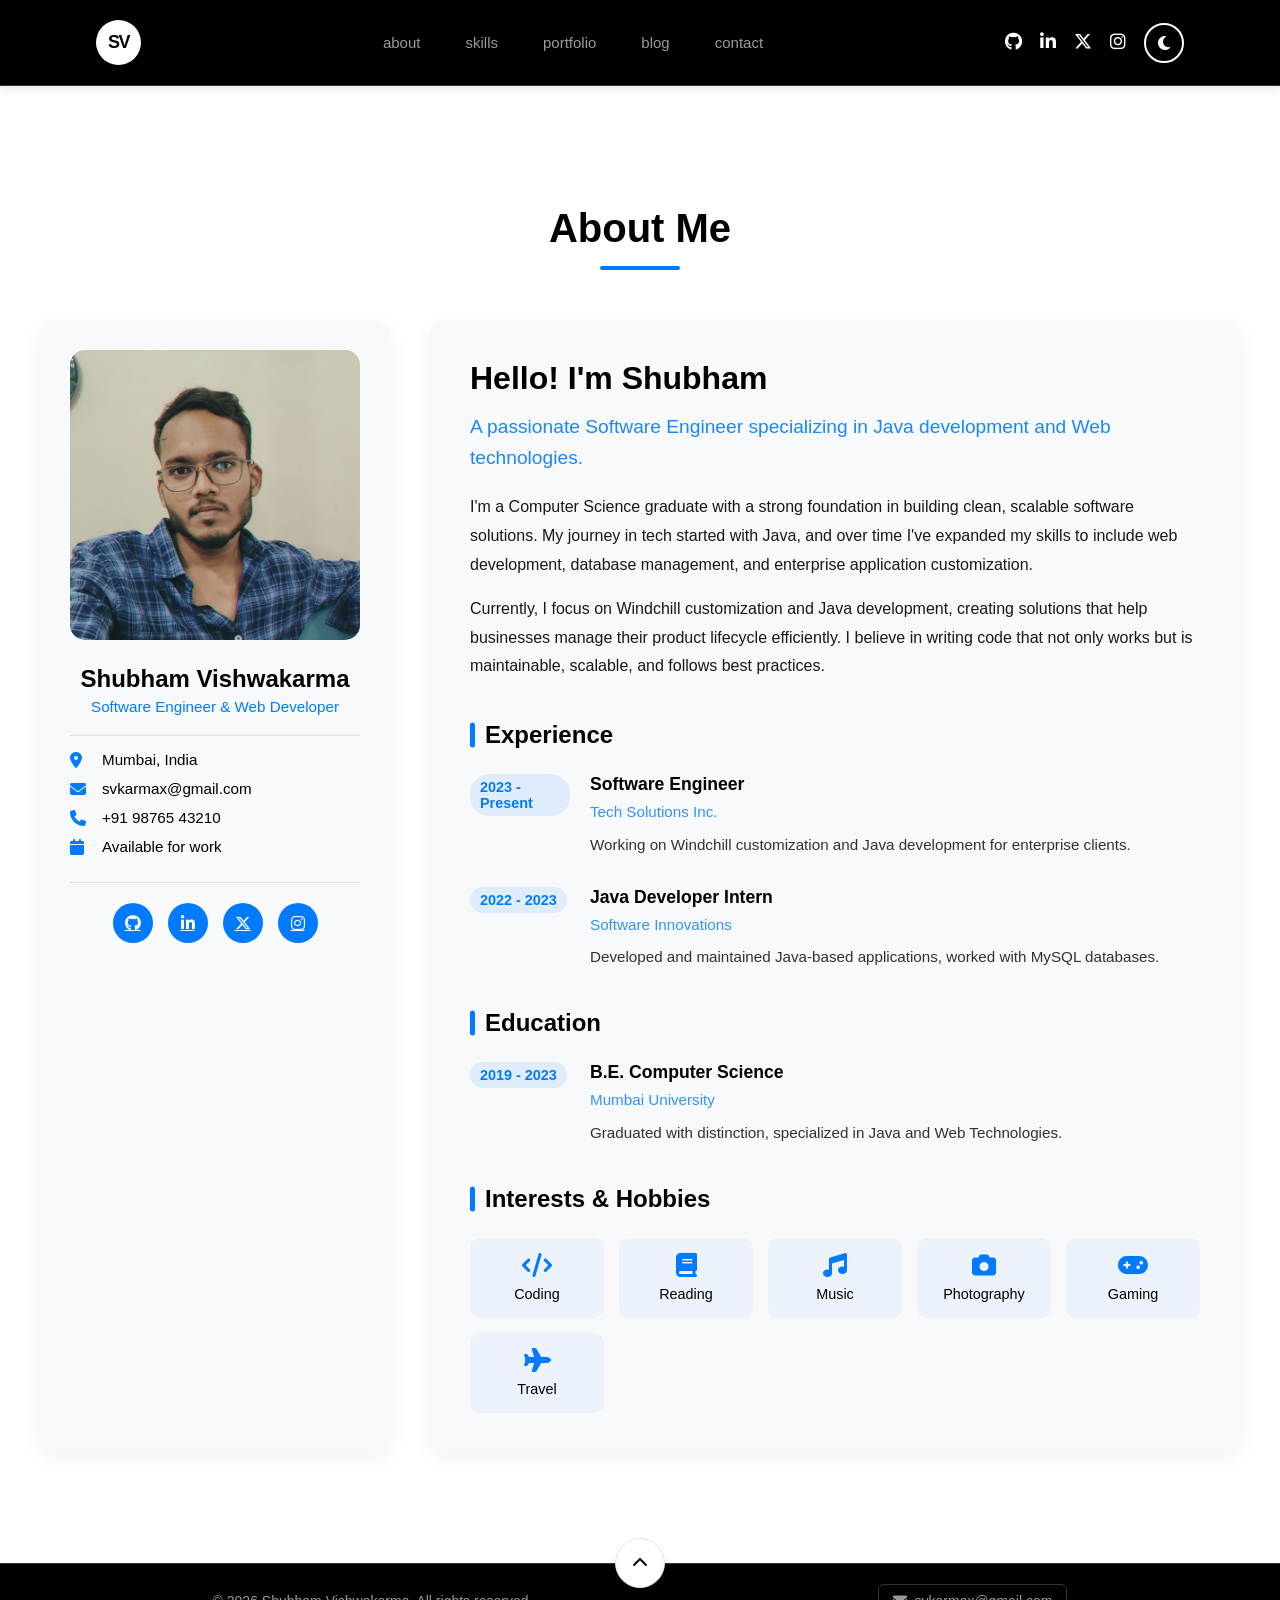
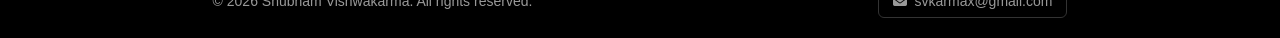
==== about/index.html @ c635b430 "Initial commit - Complete portfolio website" ====
<!DOCTYPE html>
<html lang="en">
<head>
    <meta charset="UTF-8">
    <meta name="viewport" content="width=device-width, initial-scale=1.0">
    <title>About Me | Shubham Vishwakarma</title>

    <!-- SEO -->
    <meta name="description" content="About Shubham Vishwakarma - Software Engineer specializing in Java development and Windchill customization.">

    <!-- Favicon -->
    <link rel="icon" type="image/svg+xml" href="../svg/favicon.svg">
    <link rel="stylesheet" href="https://cdnjs.cloudflare.com/ajax/libs/font-awesome/6.5.1/css/all.min.css">
    <link rel="stylesheet" href="../css/style.css">
</head>
<body>

<!-- HEADER (same as index.html) -->
<header class="navbar">
    <div class="nav-container">
        <div class="logo">
            <a href="../index.html" class="logo-link">
                <div class="logo-circular">
                    <div class="initials">SV</div>
                </div>
            </a>
        </div>

        <nav class="nav-links">
            <a href="../about/index.html">about</a>
            <a href="../skills/index.html">skills</a>
            <a href="../portfolio/index.html">portfolio</a>
            <a href="../blog/index.html">blog</a>
            <a href="../contact/index.html">contact</a>
        </nav>

        <div class="nav-social">
            <a href="https://github.com/svkarmax" target="_blank" aria-label="GitHub">
                <i class="fab fa-github"></i>
            </a>
            <a href="https://linkedin.com/in/svkarmax" target="_blank" aria-label="LinkedIn">
                <i class="fab fa-linkedin-in"></i>
            </a>
            <a href="https://twitter.com/yourusername" target="_blank" aria-label="Twitter">
                <i class="fab fa-x-twitter"></i>
            </a>
            <a href="https://instagram.com/svkarmax" target="_blank" aria-label="Instagram">
                <i class="fab fa-instagram"></i>
            </a>
            <button id="theme-toggle" class="theme-toggle" aria-label="Toggle theme">
                <i class="fas fa-moon"></i>
            </button>
        </div>
    </div>
</header>

<!-- ABOUT PAGE CONTENT -->
<main class="about-page">
    <div class="container">
        <!-- Page Header -->
        <div class="page-header">
            <h1>About Me</h1>
            <div class="header-line"></div>
        </div>

        <!-- About Content -->
        <div class="about-content">
            <!-- Left Column - Profile Image & Info -->
            <div class="about-left">
                <div class="profile-image-large">
                    <img src="../images/profile.jpeg" alt="Shubham Vishwakarma">
                </div>

                <div class="personal-info">
                    <h3>Shubham Vishwakarma</h3>
                    <p class="title">Software Engineer & Web Developer</p>

                    <div class="info-details">
                        <div class="info-item">
                            <i class="fas fa-map-marker-alt"></i>
                            <span>Mumbai, India</span>
                        </div>
                        <div class="info-item">
                            <i class="fas fa-envelope"></i>
                            <span>svkarmax@gmail.com</span>
                        </div>
                        <div class="info-item">
                            <i class="fas fa-phone"></i>
                            <span>+91 98765 43210</span>
                        </div>
                        <div class="info-item">
                            <i class="fas fa-calendar"></i>
                            <span>Available for work</span>
                        </div>
                    </div>

                    <div class="social-links">
                        <a href="https://github.com/svkarmax" target="_blank"><i class="fab fa-github"></i></a>
                        <a href="https://linkedin.com/in/svkarmax" target="_blank"><i class="fab fa-linkedin-in"></i></a>
                        <a href="https://twitter.com/yourusername" target="_blank"><i class="fab fa-x-twitter"></i></a>
                        <a href="https://instagram.com/svkarmax" target="_blank"><i class="fab fa-instagram"></i></a>
                    </div>
                </div>
            </div>

            <!-- Right Column - Bio & Details -->
            <div class="about-right">
                <div class="bio-section">
                    <h2>Hello! I'm Shubham</h2>
                    <p class="lead">A passionate Software Engineer specializing in Java development and Web technologies.</p>

                    <p>I'm a Computer Science graduate with a strong foundation in building clean, scalable software solutions. My journey in tech started with Java, and over time I've expanded my skills to include web development, database management, and enterprise application customization.</p>

                    <p>Currently, I focus on Windchill customization and Java development, creating solutions that help businesses manage their product lifecycle efficiently. I believe in writing code that not only works but is maintainable, scalable, and follows best practices.</p>
                </div>

                <div class="experience-section">
                    <h3>Experience</h3>

                    <div class="timeline">
                        <div class="timeline-item">
                            <div class="timeline-left">
                                <span class="year">2023 - Present</span>
                            </div>
                            <div class="timeline-right">
                                <h4>Software Engineer</h4>
                                <p class="company">Tech Solutions Inc.</p>
                                <p>Working on Windchill customization and Java development for enterprise clients.</p>
                            </div>
                        </div>

                        <div class="timeline-item">
                            <div class="timeline-left">
                                <span class="year">2022 - 2023</span>
                            </div>
                            <div class="timeline-right">
                                <h4>Java Developer Intern</h4>
                                <p class="company">Software Innovations</p>
                                <p>Developed and maintained Java-based applications, worked with MySQL databases.</p>
                            </div>
                        </div>
                    </div>
                </div>

                <div class="education-section">
                    <h3>Education</h3>

                    <div class="timeline">
                        <div class="timeline-item">
                            <div class="timeline-left">
                                <span class="year">2019 - 2023</span>
                            </div>
                            <div class="timeline-right">
                                <h4>B.E. Computer Science</h4>
                                <p class="company">Mumbai University</p>
                                <p>Graduated with distinction, specialized in Java and Web Technologies.</p>
                            </div>
                        </div>
                    </div>
                </div>

                <div class="interests-section">
                    <h3>Interests & Hobbies</h3>
                    <div class="interests-grid">
                        <div class="interest-item">
                            <i class="fas fa-code"></i>
                            <span>Coding</span>
                        </div>
                        <div class="interest-item">
                            <i class="fas fa-book"></i>
                            <span>Reading</span>
                        </div>
                        <div class="interest-item">
                            <i class="fas fa-music"></i>
                            <span>Music</span>
                        </div>
                        <div class="interest-item">
                            <i class="fas fa-camera"></i>
                            <span>Photography</span>
                        </div>
                        <div class="interest-item">
                            <i class="fas fa-gamepad"></i>
                            <span>Gaming</span>
                        </div>
                        <div class="interest-item">
                            <i class="fas fa-plane"></i>
                            <span>Travel</span>
                        </div>
                    </div>
                </div>
            </div>
        </div>
    </div>
</main>

<!-- Scroll to Top Button -->
<button id="scrollTopBtn" class="scroll-top-btn" aria-label="Scroll to top">
    <i class="fas fa-chevron-up"></i>
</button>

<!-- FOOTER -->
<footer class="footer">
    <div class="footer-bottom">
        <div class="footer-bottom-container">
            <p>© 2026 Shubham Vishwakarma. All rights reserved.</p>
            <a href="https://mail.google.com/mail/?view=cm&to=svkarmax@gmail.com"
               target="_blank" class="footer-mail-link">
                <i class="fas fa-envelope"></i>
                svkarmax@gmail.com
            </a>
        </div>
    </div>
</footer>

<!-- Scripts -->
<script src="../js/projects.js"></script>
<script src="../js/script.js"></script>

</body>
</html>
---- css/style.css ----
/* Reset */
* {
  margin: 0;
  padding: 0;
  box-sizing: border-box;
}

html {
  scroll-behavior: smooth;
}

/* CSS Variables for Light Theme (Default) */
:root {
  --bg-primary: #ffffff;
  --bg-secondary: #f9f9f9;
  --bg-header: #000000;
  --bg-hero: #ffffff;
  --text-primary: #000000;
  --text-secondary: #333333;
  --text-muted: #666666;
  --border-color: #e0e0e0;
  --logo-bg: #ffffff;
  --logo-text: #000000;
  --button-primary-bg: #000000;
  --button-primary-text: #ffffff;
  --button-secondary-border: #000000;
  --nav-link-color: #999999;
  --nav-link-hover: #ffffff;
  --nav-social-color: #ffffff;
  --section-border: #000000;
  --shadow-color: rgba(0, 0, 0, 0.1);
  --header-border: #333333;
}

/* Dark Theme Variables */
body.dark-theme {
  --bg-primary: #000000;
  --bg-secondary: #111111;
  --bg-header: #ffffff;
  --bg-hero: #000000;
  --text-primary: #ffffff;
  --text-secondary: #cccccc;
  --text-muted: #999999;
  --border-color: #333333;
  --logo-bg: #000000;
  --logo-text: #ffffff;
  --button-primary-bg: #ffffff;
  --button-primary-text: #000000;
  --button-secondary-border: #ffffff;
  --nav-link-color: #666666;
  --nav-link-hover: #000000;
  --nav-social-color: #000000;
  --section-border: #ffffff;
  --shadow-color: rgba(255, 255, 255, 0.1);
  --header-border: #e0e0e0;
}

body {
  font-family: Arial, sans-serif;
  background-color: var(--bg-primary);
  color: var(--text-primary);
  transition: background-color 0.3s ease, color 0.3s ease;
}

/* Header styling */
.navbar {
  background: var(--bg-header);
  padding: 20px 0;
  position: sticky;
  top: 0;
  z-index: 1000;
  box-shadow: 0 2px 10px var(--shadow-color);
  border-bottom: 1px solid var(--header-border);
  transition: background 0.3s ease;
}

.nav-container {
  width: 85%;
  max-width: 1200px;
  margin: auto;
  display: flex;
  align-items: center;
  justify-content: space-between;
}

/* Logo */
.logo {
  display: flex;
  align-items: center;
}

.logo-link {
  text-decoration: none;
  display: inline-block;
}

.logo-circular {
  width: 45px;
  height: 45px;
  background: var(--logo-bg);
  border-radius: 50%;
  display: flex;
  align-items: center;
  justify-content: center;
  transition: all 0.4s ease;
  cursor: pointer;
  box-shadow: 0 4px 15px var(--shadow-color);
}

.logo-circular:hover {
  transform: rotate(360deg) scale(1.1);
  box-shadow: 0 6px 20px var(--shadow-color);
}

.logo-circular .initials {
  font-size: 18px;
  font-weight: 900;
  color: var(--logo-text);
  letter-spacing: -1.5px;
  font-family: 'Arial Black', sans-serif;
}

/* Navigation links */
.nav-links {
  display: flex;
  gap: 15px;
}

.nav-links a {
  color: var(--nav-link-color);
  margin: 0 15px;
  text-decoration: none;
  font-size: 15px;
  text-transform: lowercase;
  transition: color 0.3s ease;
  position: relative;
}

.nav-links a:hover {
  color: var(--nav-link-hover);
}

/* Active link highlighting */
.nav-links a.active {
  color: var(--nav-link-hover);
  font-weight: 600;
}

.nav-links a.active::after {
  content: '';
  position: absolute;
  bottom: -5px;
  left: 0;
  width: 100%;
  height: 2px;
  background: var(--nav-link-hover);
  animation: slideIn 0.3s ease;
}

@keyframes slideIn {
  from { width: 0; }
  to   { width: 100%; }
}

/* Social links */
.nav-social {
  display: flex;
  align-items: center;
  gap: 18px;
}

.nav-social a {
  color: var(--nav-social-color);
  font-size: 18px;
  transition: color 0.3s ease, transform 0.3s ease;
  text-decoration: none;
}

.nav-social a:hover {
  color: var(--nav-link-color);
  transform: translateY(-3px);
}

/* Theme Toggle Button */
.theme-toggle {
  background: none;
  border: 2px solid var(--nav-social-color);
  color: var(--nav-social-color);
  width: 40px;
  height: 40px;
  border-radius: 50%;
  cursor: pointer;
  display: flex;
  align-items: center;
  justify-content: center;
  transition: all 0.3s ease;
  font-size: 16px;
}

.theme-toggle:hover {
  background: var(--logo-bg);
  color: var(--logo-text);
  transform: rotate(20deg);
  border-color: var(--logo-bg);
}

/* HERO SECTION */
.hero {
  background: var(--bg-hero);
  padding: 100px 20px;
  min-height: 100vh;
  display: flex;
  align-items: center;
  justify-content: center;
  transition: background 0.3s ease;
}

.hero-container {
  max-width: 1200px;
  width: 100%;
  display: flex;
  align-items: center;
  justify-content: space-between;
  gap: 60px;
}

/* Photo Styling */
.hero-image {
  flex: 1;
  display: flex;
  justify-content: center;
  animation: fadeInLeft 1s ease;
}

.hero-image img {
  width: 350px;
  height: 350px;
  border-radius: 50%;
  object-fit: cover;
  border: 8px solid var(--text-primary);
  box-shadow: 0 20px 60px var(--shadow-color);
  transition: transform 0.3s ease, filter 0.3s ease;
}

.hero-image img:hover {
  transform: scale(1.05);
}

/* Text Content */
.hero-content {
  flex: 1;
  color: var(--text-primary);
  animation: fadeInRight 1s ease;
}

.hero-content h1 {
  font-size: 48px;
  margin-bottom: 20px;
  line-height: 1.2;
  color: var(--text-primary);
}

.hero-content .highlight {
  color: var(--text-primary);
  background: var(--bg-secondary);
  padding: 5px 15px;
  border-radius: 5px;
  border: 2px solid var(--border-color);
}

.hero-content .subtitle {
  font-size: 24px;
  margin-bottom: 20px;
  color: var(--text-muted);
  font-weight: 300;
}

.hero-content .description {
  font-size: 18px;
  line-height: 1.8;
  margin-bottom: 30px;
  color: var(--text-secondary);
}

/* Buttons */
.hero-buttons {
  display: flex;
  gap: 20px;
}

.btn {
  padding: 15px 30px;
  border-radius: 30px;
  text-decoration: none;
  font-size: 16px;
  font-weight: 600;
  transition: all 0.3s ease;
  display: inline-block;
}

.btn-primary {
  background: var(--button-primary-bg);
  color: var(--button-primary-text);
}

.btn-primary:hover {
  transform: translateY(-3px);
  box-shadow: 0 10px 30px var(--shadow-color);
  opacity: 0.9;
}

.btn-secondary {
  background: transparent;
  color: var(--text-primary);
  border: 2px solid var(--button-secondary-border);
}

.btn-secondary:hover {
  background: var(--button-primary-bg);
  color: var(--button-primary-text);
  transform: translateY(-3px);
}

/* Animations */
@keyframes fadeInLeft {
  from {
    opacity: 0;
    transform: translateX(-50px);
  }
  to {
    opacity: 1;
    transform: translateX(0);
  }
}

@keyframes fadeInRight {
  from {
    opacity: 0;
    transform: translateX(50px);
  }
  to {
    opacity: 1;
    transform: translateX(0);
  }
}

/* Content styling */
.content {
  padding: 40px;
  max-width: 1200px;
  margin: 0 auto;
  background: var(--bg-primary);
}

section {
  background: var(--bg-secondary);
  margin: 30px 0;
  padding: 40px;
  border-radius: 8px;
  min-height: 300px;
  border: 1px solid var(--border-color);
  transition: background 0.3s ease;
  scroll-margin-top: 80px;
}

section h2 {
  margin-bottom: 20px;
  color: var(--text-primary);
  font-size: 32px;
  border-bottom: 3px solid var(--section-border);
  padding-bottom: 10px;
  display: inline-block;
}

section p {
  line-height: 1.8;
  color: var(--text-secondary);
  margin-bottom: 15px;
  font-size: 16px;
}

/* ========================
   FOOTER
======================== */

.footer {
  background: var(--bg-header);
  transition: background 0.3s ease;
}

.footer-bottom {
  padding: 20px 40px;
  border-top: 1px solid var(--header-border);
}

.footer-bottom-container {
  max-width: 1200px;
  margin: 0 auto;
  display: flex;
  align-items: center;
  justify-content: space-around;
}

.footer-bottom-container p {
  font-size: 14px;
  color: var(--nav-link-color);
  margin: 0;
}

.footer-mail-link {
  display: flex;
  align-items: center;
  gap: 8px;
  color: var(--nav-link-color);
  text-decoration: none;
  font-size: 14px;
  padding: 8px 14px;
  border: 1px solid var(--header-border);
  border-radius: 6px;
  transition: all 0.3s ease;
}

.footer-mail-link i {
  font-size: 14px;
}

.footer-mail-link:hover {
  color: var(--nav-social-color);
  border-color: var(--nav-social-color);
  transform: translateY(-2px);
  box-shadow: 0 4px 12px var(--shadow-color);
}

/* Responsive */
@media (max-width: 768px) {
  .footer-bottom {
    padding: 20px;
  }

  .footer-bottom-container {
    flex-direction: column;
    gap: 15px;
    text-align: center;
  }
}

/* ========================
    SCROLL TO TOP BUTTON
 ======================== */

 .scroll-top-btn {
   display: block;
   width: 50px;
   height: 50px;
   background: var(--bg-primary);
   color: var(--text-primary);
   border: 1px solid var(--border-color);
   border-radius: 50%;
   cursor: pointer;
   margin: 0 auto;
   transform: translateY(25px);  /* Half overlap on footer */
   display: flex;
   align-items: center;
   justify-content: center;
   font-size: 16px;
   transition: all 0.3s ease;
   opacity: 0;
   visibility: hidden;
   z-index: 999;
   position: relative;
 }

 .scroll-top-btn.visible {
   opacity: 1;
   visibility: visible;
 }

 .scroll-top-btn:hover {
   background: var(--bg-secondary);
   box-shadow: 0 4px 15px var(--shadow-color);
 }

 /* Portfolio Page */
 .portfolio-page {
   max-width: 1200px;
   margin: 0 auto;
   padding: 60px 40px 80px;
 }

 .portfolio-page-header {
   margin-bottom: 50px;
 }

 .portfolio-page-header h1 {
   font-size: 42px;
   color: var(--text-primary);
   margin-bottom: 10px;
 }

 .portfolio-page-header p {
   font-size: 16px;
   color: var(--text-muted);
 }
/* ========================
   WORK SECTION
======================== */

.work-section {
  padding: 80px 40px;
  max-width: 1200px;
  margin: 0 auto;
}

.work-header {
  display: flex;
  align-items: center;
  gap: 20px;
  margin-bottom: 50px;
}

.work-header::before,
.work-header::after {
  content: '';
  flex: 1;
  height: 1px;
  background: var(--border-color);
}

.work-label {
  font-size: 12px;
  font-weight: 600;
  letter-spacing: 3px;
  color: var(--text-muted);
  white-space: nowrap;
  margin: 0;
  text-transform: uppercase;
}

/* Work Grid */
.work-grid {
  display: grid;
  grid-template-columns: repeat(3, 1fr);
  gap: 30px;
  margin-bottom: 40px;
}

/* Work Card */
.work-card {
  background: var(--bg-primary);
  border: 1px solid var(--border-color);
  border-radius: 12px;
  overflow: hidden;
  text-decoration: none;
  display: block;
  transition: all 0.3s ease;
}

.work-card:hover {
  transform: translateY(-8px);
  box-shadow: 0 20px 40px var(--shadow-color);
  border-color: var(--text-primary);
}

/* Image */
.work-image {
  width: 100%;
  height: 220px;
  overflow: hidden;
  border-bottom: 1px solid var(--border-color);
}

.work-image img {
  width: 100%;
  height: 100%;
  object-fit: cover;
  transition: transform 0.4s ease;
}

.work-card:hover .work-image img {
  transform: scale(1.05);
}

.work-placeholder {
  width: 100%;
  height: 100%;
  display: flex;
  align-items: center;
  justify-content: center;
  font-size: 70px;
  background: var(--bg-secondary);
}

/* Info */
.work-info {
  padding: 20px;
  display: flex;
  align-items: center;
  justify-content: space-between;
  gap: 12px;
}

.work-info-left {
  flex: 1;
}

.work-info-left h3 {
  font-size: 17px;
  font-weight: 700;
  color: var(--text-primary);
  margin-bottom: 4px;
  line-height: 1.3;
}

.work-info-left p {
  font-size: 13px;
  color: var(--text-muted);
  margin: 0;
  line-height: 1.4;
}

.work-arrow {
  color: var(--text-muted);
  font-size: 14px;
  flex-shrink: 0;
  transition: all 0.3s ease;
}

.work-card:hover .work-arrow {
  color: var(--text-primary);
  transform: translateX(5px);
}

/* View More */
.work-more {
  text-align: center;
  margin-top: 50px;
}

.work-more .btn {
  display: inline-flex;
  align-items: center;
  gap: 10px;
}

/* Responsive */
@media (max-width: 1024px) {
  .work-grid {
    grid-template-columns: repeat(2, 1fr);
  }
}

@media (max-width: 768px) {
  .work-section {
    padding: 50px 20px;
  }

  .work-grid {
    grid-template-columns: 1fr;
    gap: 20px;
  }

  .work-image {
    height: 200px;
  }

  .work-more {
    margin-top: 30px;
  }

  .nav-container {
    flex-direction: column;
    gap: 20px;
  }

  .nav-links {
    flex-wrap: wrap;
    justify-content: center;
    gap: 10px;
  }

  .nav-links a {
    margin: 0 10px;
  }

  .nav-social {
    justify-content: center;
  }

  .logo-circular {
    width: 40px;
    height: 40px;
  }

  .logo-circular .initials {
    font-size: 16px;
  }

  .hero {
    padding: 60px 20px;
  }

  .hero-container {
    flex-direction: column;
    text-align: center;
    gap: 40px;
  }

  .hero-image img {
    width: 250px;
    height: 250px;
  }

  .hero-content h1 {
    font-size: 32px;
  }

  .hero-content .subtitle {
    font-size: 20px;
  }

  .hero-content .description {
    font-size: 16px;
  }

  .hero-buttons {
    justify-content: center;
    flex-wrap: wrap;
  }
}
 /* Make portfolio grid show more columns */
 #portfolio-grid {
   grid-template-columns: repeat(3, 1fr);
 }

 @media (max-width: 1024px) {
   #portfolio-grid {
     grid-template-columns: repeat(2, 1fr);
   }
 }

 @media (max-width: 768px) {
   .portfolio-page {
     padding: 40px 20px 60px;
   }

   #portfolio-grid {
     grid-template-columns: 1fr;
   }
 }
 /* Navigation Active Link Styles */
 .nav-links a.active {
     color: var(--primary-color, #007bff);
     font-weight: 600;
     position: relative;
 }

 .nav-links a.active::after {
     content: '';
     position: absolute;
     bottom: -5px;
     left: 0;
     width: 100%;
     height: 2px;
     background-color: var(--primary-color, #007bff);
     animation: slideIn 0.3s ease;
 }

 @keyframes slideIn {
     from { width: 0; }
     to { width: 100%; }
 }
 /* ====================================
    ABOUT PAGE STYLES
    ==================================== */

 .about-page {
     padding: 120px 20px 60px;
     min-height: 100vh;
 }

 .about-page .container {
     max-width: 1200px;
     margin: 0 auto;
 }

 /* Page Header */
 .page-header {
     text-align: center;
     margin-bottom: 50px;
 }

 .page-header h1 {
     font-size: 2.5rem;
     color: var(--text-color);
     margin-bottom: 15px;
 }

 .header-line {
     width: 80px;
     height: 4px;
     background: var(--primary-color, #007bff);
     margin: 0 auto;
     border-radius: 2px;
 }

 /* About Content Layout */
 .about-content {
     display: grid;
     grid-template-columns: 350px 1fr;
     gap: 40px;
 }

 /* Left Column */
 .about-left {
     background: var(--card-bg, #f8f9fa);
     border-radius: 15px;
     padding: 30px;
     box-shadow: 0 5px 20px rgba(0,0,0,0.05);
 }

 .profile-image-large {
     width: 100%;
     aspect-ratio: 1;
     border-radius: 15px;
     overflow: hidden;
     margin-bottom: 25px;
 }

 .profile-image-large img {
     width: 100%;
     height: 100%;
     object-fit: cover;
 }

 .personal-info {
     text-align: center;
 }

 .personal-info h3 {
     font-size: 1.5rem;
     margin-bottom: 5px;
     color: var(--text-color);
 }

 .personal-info .title {
     color: var(--primary-color, #007bff);
     font-size: 0.95rem;
     margin-bottom: 20px;
 }

 .info-details {
     text-align: left;
     margin: 20px 0;
     padding: 15px 0;
     border-top: 1px solid rgba(0,0,0,0.1);
     border-bottom: 1px solid rgba(0,0,0,0.1);
 }

 .info-item {
     display: flex;
     align-items: center;
     gap: 12px;
     margin-bottom: 12px;
 }

 .info-item i {
     width: 20px;
     color: var(--primary-color, #007bff);
 }

 .info-item span {
     color: var(--text-color);
     font-size: 0.95rem;
 }

 .social-links {
     display: flex;
     justify-content: center;
     gap: 15px;
     margin-top: 20px;
 }

 .social-links a {
     width: 40px;
     height: 40px;
     border-radius: 50%;
     background: var(--primary-color, #007bff);
     color: white;
     display: flex;
     align-items: center;
     justify-content: center;
     transition: all 0.3s ease;
 }

 .social-links a:hover {
     transform: translateY(-3px);
     background: var(--primary-color-dark, #0056b3);
 }

 /* Right Column */
 .about-right {
     background: var(--card-bg, #f8f9fa);
     border-radius: 15px;
     padding: 40px;
     box-shadow: 0 5px 20px rgba(0,0,0,0.05);
 }

 .bio-section {
     margin-bottom: 40px;
 }

 .bio-section h2 {
     font-size: 2rem;
     margin-bottom: 15px;
     color: var(--text-color);
 }

 .bio-section .lead {
     font-size: 1.2rem;
     color: var(--primary-color, #007bff);
     margin-bottom: 20px;
     line-height: 1.6;
 }

 .bio-section p {
     color: var(--text-color);
     line-height: 1.8;
     margin-bottom: 15px;
     opacity: 0.9;
 }

 /* Timeline Sections */
 .experience-section,
 .education-section {
     margin-bottom: 40px;
 }

 .experience-section h3,
 .education-section h3,
 .interests-section h3 {
     font-size: 1.5rem;
     margin-bottom: 25px;
     color: var(--text-color);
     position: relative;
     padding-left: 15px;
 }

 .experience-section h3::before,
 .education-section h3::before,
 .interests-section h3::before {
     content: '';
     position: absolute;
     left: 0;
     top: 50%;
     transform: translateY(-50%);
     width: 5px;
     height: 25px;
     background: var(--primary-color, #007bff);
     border-radius: 3px;
 }

 .timeline-item {
     display: grid;
     grid-template-columns: 100px 1fr;
     gap: 20px;
     margin-bottom: 30px;
 }

 .timeline-left .year {
     font-weight: 600;
     color: var(--primary-color, #007bff);
     background: rgba(0,123,255,0.1);
     padding: 5px 10px;
     border-radius: 20px;
     font-size: 0.9rem;
     display: inline-block;
 }

 .timeline-right h4 {
     font-size: 1.1rem;
     margin-bottom: 5px;
     color: var(--text-color);
 }

 .timeline-right .company {
     color: var(--primary-color, #007bff);
     font-size: 0.95rem;
     margin-bottom: 8px;
     font-weight: 500;
 }

 .timeline-right p {
     color: var(--text-color);
     line-height: 1.6;
     opacity: 0.8;
     font-size: 0.95rem;
 }

 /* Interests Grid */
 .interests-grid {
     display: grid;
     grid-template-columns: repeat(auto-fill, minmax(120px, 1fr));
     gap: 15px;
 }

 .interest-item {
     background: rgba(0,123,255,0.05);
     border-radius: 10px;
     padding: 15px;
     text-align: center;
     transition: all 0.3s ease;
 }

 .interest-item:hover {
     transform: translateY(-3px);
     background: var(--primary-color, #007bff);
     color: white;
 }

 .interest-item i {
     font-size: 1.5rem;
     color: var(--primary-color, #007bff);
     margin-bottom: 8px;
     display: block;
 }

 .interest-item:hover i {
     color: white;
 }

 .interest-item span {
     font-size: 0.9rem;
     color: var(--text-color);
 }

 .interest-item:hover span {
     color: white;
 }

 /* Dark Theme Adjustments */
 .dark-theme .about-left,
 .dark-theme .about-right {
     background: #2d2d2d;
 }

 .dark-theme .info-item span,
 .dark-theme .bio-section p,
 .dark-theme .timeline-right p {
     color: #e0e0e0;
 }

 .dark-theme .interest-item {
     background: #3d3d3d;
 }

 .dark-theme .interest-item span {
     color: #e0e0e0;
 }

 /* Responsive Design */
 @media (max-width: 992px) {
     .about-content {
         grid-template-columns: 1fr;
     }

     .about-left {
         max-width: 400px;
         margin: 0 auto;
     }
 }

 @media (max-width: 768px) {
     .about-page {
         padding: 100px 15px 40px;
     }

     .page-header h1 {
         font-size: 2rem;
     }

     .timeline-item {
         grid-template-columns: 1fr;
         gap: 5px;
     }

     .bio-section h2 {
         font-size: 1.5rem;
     }

     .bio-section .lead {
         font-size: 1.1rem;
     }
 }

 @media (max-width: 480px) {
     .about-right {
         padding: 25px;
     }

     .interests-grid {
         grid-template-columns: repeat(2, 1fr);
     }
 }
/* ====================================
   SKILLS PAGE STYLES
   ==================================== */

.skills-page {
    padding: 120px 20px 60px;
    min-height: 100vh;
}

.skills-page .container {
    max-width: 1200px;
    margin: 0 auto;
}

/* Page Header */
.page-header {
    text-align: center;
    margin-bottom: 50px;
}

.page-header h1 {
    font-size: 2.5rem;
    color: var(--text-color);
    margin-bottom: 15px;
}

.header-line {
    width: 80px;
    height: 4px;
    background: var(--primary-color, #007bff);
    margin: 0 auto 15px;
    border-radius: 2px;
}

.header-subtitle {
    color: var(--text-color);
    opacity: 0.8;
    font-size: 1.1rem;
}

/* Skills Content */
.skills-content {
    display: flex;
    flex-direction: column;
    gap: 50px;
}

/* Skill Category */
.skill-category {
    background: var(--card-bg, #f8f9fa);
    border-radius: 15px;
    padding: 30px;
    box-shadow: 0 5px 20px rgba(0,0,0,0.05);
}

.category-header {
    display: flex;
    align-items: center;
    gap: 15px;
    margin-bottom: 25px;
    padding-bottom: 15px;
    border-bottom: 2px solid rgba(0,0,0,0.1);
}

.category-header i {
    font-size: 2rem;
    color: var(--primary-color, #007bff);
}

.category-header h2 {
    font-size: 1.8rem;
    color: var(--text-color);
}

/* Skills Grid */
.skills-grid {
    display: grid;
    grid-template-columns: repeat(auto-fill, minmax(300px, 1fr));
    gap: 20px;
}

/* Skill Card */
.skill-card {
    display: flex;
    gap: 15px;
    padding: 20px;
    background: var(--bg-color, #ffffff);
    border-radius: 12px;
    transition: all 0.3s ease;
    border: 1px solid rgba(0,0,0,0.05);
}

.skill-card:hover {
    transform: translateY(-3px);
    box-shadow: 0 10px 25px rgba(0,0,0,0.1);
    border-color: var(--primary-color, #007bff);
}

.skill-icon {
    flex-shrink: 0;
    width: 50px;
    height: 50px;
    background: rgba(0,123,255,0.1);
    border-radius: 12px;
    display: flex;
    align-items: center;
    justify-content: center;
}

.skill-icon i {
    font-size: 1.8rem;
    color: var(--primary-color, #007bff);
}

.skill-info {
    flex: 1;
}

.skill-info h3 {
    font-size: 1.1rem;
    margin-bottom: 10px;
    color: var(--text-color);
}

.skill-level {
    display: flex;
    align-items: center;
    gap: 10px;
    margin-bottom: 8px;
}

.progress-bar {
    flex: 1;
    height: 6px;
    background: rgba(0,0,0,0.1);
    border-radius: 3px;
    overflow: hidden;
}

.progress {
    height: 100%;
    background: var(--primary-color, #007bff);
    border-radius: 3px;
    transition: width 1s ease;
}

.level-text {
    font-size: 0.85rem;
    font-weight: 600;
    color: var(--primary-color, #007bff);
    min-width: 45px;
}

.skill-description {
    font-size: 0.9rem;
    color: var(--text-color);
    opacity: 0.7;
    line-height: 1.4;
}

/* Soft Skills Grid */
.soft-skills-grid {
    display: grid;
    grid-template-columns: repeat(auto-fill, minmax(150px, 1fr));
    gap: 15px;
}

.soft-skill-item {
    display: flex;
    align-items: center;
    gap: 10px;
    padding: 12px 15px;
    background: var(--bg-color, #ffffff);
    border-radius: 10px;
    border: 1px solid rgba(0,0,0,0.05);
    transition: all 0.3s ease;
}

.soft-skill-item:hover {
    transform: translateY(-2px);
    background: var(--primary-color, #007bff);
    border-color: var(--primary-color, #007bff);
}

.soft-skill-item i {
    font-size: 1.2rem;
    color: var(--primary-color, #007bff);
    transition: color 0.3s ease;
}

.soft-skill-item:hover i {
    color: white;
}

.soft-skill-item span {
    font-size: 0.95rem;
    color: var(--text-color);
    transition: color 0.3s ease;
}

.soft-skill-item:hover span {
    color: white;
}

/* Dark Theme Adjustments */
.dark-theme .skill-category {
    background: #2d2d2d;
}

.dark-theme .skill-card {
    background: #3d3d3d;
    border-color: #4d4d4d;
}

.dark-theme .soft-skill-item {
    background: #3d3d3d;
    border-color: #4d4d4d;
}

.dark-theme .progress-bar {
    background: #4d4d4d;
}

/* Responsive Design */
@media (max-width: 768px) {
    .skills-page {
        padding: 100px 15px 40px;
    }

    .page-header h1 {
        font-size: 2rem;
    }

    .category-header h2 {
        font-size: 1.5rem;
    }

    .skills-grid {
        grid-template-columns: 1fr;
    }

    .skill-card {
        padding: 15px;
    }

    .soft-skills-grid {
        grid-template-columns: repeat(2, 1fr);
    }
}

@media (max-width: 480px) {
    .skill-category {
        padding: 20px;
    }

    .soft-skills-grid {
        grid-template-columns: 1fr;
    }
}
/* ====================================
   BLOG PAGE STYLES
   ==================================== */

.blog-page {
    padding: 120px 20px 60px;
    min-height: 100vh;
}

.blog-page .container {
    max-width: 1200px;
    margin: 0 auto;
}

/* Page Header */
.blog-page .page-header {
    text-align: center;
    margin-bottom: 40px;
}

.blog-page .page-header h1 {
    font-size: 2.5rem;
    color: var(--text-color);
    margin-bottom: 15px;
}

.blog-page .header-line {
    width: 80px;
    height: 4px;
    background: var(--primary-color, #007bff);
    margin: 0 auto 15px;
    border-radius: 2px;
}

.blog-page .header-subtitle {
    color: var(--text-color);
    opacity: 0.8;
    font-size: 1.1rem;
}

/* Blog Categories */
.blog-categories {
    display: flex;
    justify-content: center;
    flex-wrap: wrap;
    gap: 15px;
    margin-bottom: 50px;
}

.category-btn {
    padding: 10px 25px;
    border: 2px solid var(--primary-color, #007bff);
    background: transparent;
    color: var(--text-color);
    border-radius: 30px;
    font-size: 0.95rem;
    cursor: pointer;
    transition: all 0.3s ease;
}

.category-btn:hover {
    background: var(--primary-color, #007bff);
    color: white;
    transform: translateY(-2px);
}

.category-btn.active {
    background: var(--primary-color, #007bff);
    color: white;
}

/* Blog Grid */
.blog-grid {
    display: grid;
    grid-template-columns: repeat(auto-fill, minmax(350px, 1fr));
    gap: 30px;
    margin-bottom: 50px;
}

/* Blog Card */
.blog-card {
    background: var(--card-bg, #f8f9fa);
    border-radius: 15px;
    overflow: hidden;
    box-shadow: 0 5px 20px rgba(0,0,0,0.05);
    transition: all 0.3s ease;
    opacity: 1;
    transform: scale(1);
}

.blog-card:hover {
    transform: translateY(-5px);
    box-shadow: 0 15px 30px rgba(0,0,0,0.1);
}

.blog-image {
    width: 100%;
    height: 200px;
    overflow: hidden;
}

.blog-image img {
    width: 100%;
    height: 100%;
    object-fit: cover;
    transition: transform 0.5s ease;
}

.blog-card:hover .blog-image img {
    transform: scale(1.1);
}

.blog-content {
    padding: 25px;
}

.blog-meta {
    display: flex;
    justify-content: space-between;
    align-items: center;
    margin-bottom: 15px;
}

.blog-category {
    background: rgba(0,123,255,0.1);
    color: var(--primary-color, #007bff);
    padding: 5px 12px;
    border-radius: 20px;
    font-size: 0.85rem;
    font-weight: 600;
}

.blog-date {
    color: var(--text-color);
    opacity: 0.6;
    font-size: 0.85rem;
}

.blog-date i {
    margin-right: 5px;
}

.blog-title {
    font-size: 1.3rem;
    margin-bottom: 10px;
    color: var(--text-color);
    line-height: 1.4;
}

.blog-excerpt {
    color: var(--text-color);
    opacity: 0.7;
    line-height: 1.6;
    margin-bottom: 20px;
    font-size: 0.95rem;
}

.blog-footer {
    display: flex;
    justify-content: space-between;
    align-items: center;
    padding-top: 15px;
    border-top: 1px solid rgba(0,0,0,0.1);
}

.blog-read-time {
    color: var(--text-color);
    opacity: 0.6;
    font-size: 0.85rem;
}

.blog-read-time i {
    margin-right: 5px;
}

.blog-read-more {
    color: var(--primary-color, #007bff);
    text-decoration: none;
    font-size: 0.95rem;
    font-weight: 600;
    transition: all 0.3s ease;
}

.blog-read-more i {
    margin-left: 5px;
    transition: transform 0.3s ease;
}

.blog-read-more:hover {
    color: var(--primary-color-dark, #0056b3);
}

.blog-read-more:hover i {
    transform: translateX(5px);
}

/* Pagination */
.pagination {
    display: flex;
    justify-content: center;
    gap: 10px;
    margin-top: 50px;
}

.pagination-btn {
    width: 40px;
    height: 40px;
    border: 2px solid var(--primary-color, #007bff);
    background: transparent;
    color: var(--text-color);
    border-radius: 8px;
    font-size: 0.95rem;
    cursor: pointer;
    transition: all 0.3s ease;
}

.pagination-btn:hover {
    background: var(--primary-color, #007bff);
    color: white;
    transform: translateY(-2px);
}

.pagination-btn.active {
    background: var(--primary-color, #007bff);
    color: white;
}

.pagination-btn.next {
    width: auto;
    padding: 0 15px;
}

.pagination-btn.next i {
    margin-left: 5px;
}

/* Dark Theme Adjustments */
.dark-theme .blog-card {
    background: #2d2d2d;
}

.dark-theme .blog-footer {
    border-top-color: #4d4d4d;
}

/* Responsive Design */
@media (max-width: 768px) {
    .blog-page {
        padding: 100px 15px 40px;
    }

    .blog-page .page-header h1 {
        font-size: 2rem;
    }

    .blog-categories {
        gap: 10px;
    }

    .category-btn {
        padding: 8px 20px;
        font-size: 0.85rem;
    }

    .blog-grid {
        grid-template-columns: 1fr;
        gap: 20px;
    }

    .blog-title {
        font-size: 1.2rem;
    }
}

@media (max-width: 480px) {
    .blog-meta {
        flex-direction: column;
        align-items: flex-start;
        gap: 8px;
    }

    .blog-footer {
        flex-direction: column;
        gap: 10px;
        align-items: flex-start;
    }
}
/* ====================================
   CONTACT PAGE STYLES
   ==================================== */

.contact-page {
    padding: 120px 20px 60px;
    min-height: 100vh;
}

.contact-page .container {
    max-width: 1200px;
    margin: 0 auto;
}

/* Page Header */
.contact-page .page-header {
    text-align: center;
    margin-bottom: 50px;
}

.contact-page .page-header h1 {
    font-size: 2.5rem;
    color: var(--text-color);
    margin-bottom: 15px;
}

.contact-page .header-line {
    width: 80px;
    height: 4px;
    background: var(--primary-color, #007bff);
    margin: 0 auto 15px;
    border-radius: 2px;
}

.contact-page .header-subtitle {
    color: var(--text-color);
    opacity: 0.8;
    font-size: 1.1rem;
}

/* Contact Content Layout */
.contact-content {
    display: grid;
    grid-template-columns: 1fr 1.2fr;
    gap: 40px;
    margin-bottom: 60px;
}

/* Left Column - Contact Info */
.contact-info {
    background: var(--card-bg, #f8f9fa);
    border-radius: 20px;
    padding: 40px;
    box-shadow: 0 5px 20px rgba(0,0,0,0.05);
}

.contact-info h2 {
    font-size: 1.8rem;
    margin-bottom: 15px;
    color: var(--text-color);
}

.contact-description {
    color: var(--text-color);
    opacity: 0.8;
    line-height: 1.6;
    margin-bottom: 30px;
}

/* Contact Methods */
.contact-methods {
    display: flex;
    flex-direction: column;
    gap: 25px;
    margin-bottom: 40px;
}

.contact-method {
    display: flex;
    gap: 20px;
    align-items: flex-start;
}

.method-icon {
    width: 50px;
    height: 50px;
    background: rgba(0,123,255,0.1);
    border-radius: 12px;
    display: flex;
    align-items: center;
    justify-content: center;
    font-size: 1.3rem;
    color: var(--primary-color, #007bff);
}

.method-details h3 {
    font-size: 1.1rem;
    margin-bottom: 5px;
    color: var(--text-color);
}

.method-details a {
    color: var(--primary-color, #007bff);
    text-decoration: none;
    font-size: 1rem;
    margin-bottom: 3px;
    display: inline-block;
    transition: color 0.3s ease;
}

.method-details a:hover {
    color: var(--primary-color-dark, #0056b3);
    text-decoration: underline;
}

.method-details p {
    color: var(--text-color);
    opacity: 0.7;
    font-size: 0.9rem;
}

/* Social Connect */
.social-connect h3 {
    font-size: 1.2rem;
    margin-bottom: 20px;
    color: var(--text-color);
}

.social-grid {
    display: grid;
    grid-template-columns: repeat(2, 1fr);
    gap: 15px;
}

.social-item {
    display: flex;
    align-items: center;
    gap: 12px;
    padding: 12px 15px;
    background: var(--bg-color, #ffffff);
    border-radius: 12px;
    text-decoration: none;
    transition: all 0.3s ease;
    border: 1px solid rgba(0,0,0,0.05);
}

.social-item:hover {
    transform: translateY(-3px);
    background: var(--primary-color, #007bff);
    border-color: var(--primary-color, #007bff);
}

.social-item i {
    font-size: 1.3rem;
    color: var(--primary-color, #007bff);
    transition: color 0.3s ease;
}

.social-item:hover i {
    color: white;
}

.social-item span {
    color: var(--text-color);
    font-size: 0.95rem;
    transition: color 0.3s ease;
}

.social-item:hover span {
    color: white;
}

/* Right Column - Contact Form */
.contact-form-container {
    background: var(--card-bg, #f8f9fa);
    border-radius: 20px;
    padding: 40px;
    box-shadow: 0 5px 20px rgba(0,0,0,0.05);
}

.contact-form-container h2 {
    font-size: 1.8rem;
    margin-bottom: 25px;
    color: var(--text-color);
}

.contact-form {
    display: flex;
    flex-direction: column;
    gap: 20px;
}

.form-group {
    display: flex;
    flex-direction: column;
    gap: 8px;
}

.form-group label {
    color: var(--text-color);
    font-size: 0.95rem;
    font-weight: 500;
}

.form-group input,
.form-group textarea {
    padding: 12px 15px;
    border: 2px solid transparent;
    border-radius: 10px;
    background: var(--bg-color, #ffffff);
    color: var(--text-color);
    font-size: 0.95rem;
    transition: all 0.3s ease;
}

.form-group input:focus,
.form-group textarea:focus {
    outline: none;
    border-color: var(--primary-color, #007bff);
    box-shadow: 0 0 0 3px rgba(0,123,255,0.1);
}

.form-group input::placeholder,
.form-group textarea::placeholder {
    color: var(--text-color);
    opacity: 0.5;
}

.submit-btn {
    padding: 14px 30px;
    background: var(--primary-color, #007bff);
    color: white;
    border: none;
    border-radius: 10px;
    font-size: 1rem;
    font-weight: 600;
    cursor: pointer;
    display: flex;
    align-items: center;
    justify-content: center;
    gap: 10px;
    transition: all 0.3s ease;
    margin-top: 10px;
}

.submit-btn:hover {
    background: var(--primary-color-dark, #0056b3);
    transform: translateY(-2px);
    box-shadow: 0 5px 15px rgba(0,123,255,0.3);
}

.submit-btn i {
    font-size: 1.1rem;
    transition: transform 0.3s ease;
}

.submit-btn:hover i {
    transform: translateX(5px);
}

/* Form Status */
.form-status {
    margin-top: 20px;
    display: none;
}

.status-message {
    padding: 15px;
    border-radius: 10px;
    font-size: 0.95rem;
    display: flex;
    align-items: center;
    gap: 10px;
}

.status-message.sending {
    background: rgba(0,123,255,0.1);
    color: var(--primary-color, #007bff);
}

.status-message.success {
    background: rgba(40,167,69,0.1);
    color: #28a745;
}

.status-message.error {
    background: rgba(220,53,69,0.1);
    color: #dc3545;
}

.status-message i {
    font-size: 1.2rem;
}

/* Map Section */
.map-section {
    margin-top: 40px;
    border-radius: 20px;
    overflow: hidden;
    box-shadow: 0 5px 20px rgba(0,0,0,0.05);
}

/* Dark Theme Adjustments */
.dark-theme .contact-info,
.dark-theme .contact-form-container {
    background: #2d2d2d;
}

.dark-theme .social-item {
    background: #3d3d3d;
    border-color: #4d4d4d;
}

.dark-theme .form-group input,
.dark-theme .form-group textarea {
    background: #3d3d3d;
    border-color: #4d4d4d;
}

.dark-theme .form-group input:focus,
.dark-theme .form-group textarea:focus {
    border-color: var(--primary-color, #007bff);
}

/* Responsive Design */
@media (max-width: 992px) {
    .contact-content {
        grid-template-columns: 1fr;
        gap: 30px;
    }
}

@media (max-width: 768px) {
    .contact-page {
        padding: 100px 15px 40px;
    }

    .contact-page .page-header h1 {
        font-size: 2rem;
    }

    .contact-info,
    .contact-form-container {
        padding: 30px;
    }

    .social-grid {
        grid-template-columns: 1fr;
    }

    .contact-info h2,
    .contact-form-container h2 {
        font-size: 1.5rem;
    }
}

@media (max-width: 480px) {
    .contact-method {
        flex-direction: column;
        gap: 10px;
    }

    .method-icon {
        width: 40px;
        height: 40px;
        font-size: 1.1rem;
    }

    .submit-btn {
        width: 100%;
    }
}
/* ====================================
   PORTFOLIO PAGE STYLES (UPDATED)
   ==================================== */

.portfolio-page {
    padding: 120px 20px 60px;
    min-height: 100vh;
}

.portfolio-page .container {
    max-width: 1200px;
    margin: 0 auto;
}

/* Page Header */
.portfolio-page .page-header {
    text-align: center;
    margin-bottom: 40px;
}

.portfolio-page .page-header h1 {
    font-size: 2.5rem;
    color: var(--text-color);
    margin-bottom: 15px;
}

.portfolio-page .header-line {
    width: 80px;
    height: 4px;
    background: var(--primary-color, #007bff);
    margin: 0 auto 15px;
    border-radius: 2px;
}

.portfolio-page .header-subtitle {
    color: var(--text-color);
    opacity: 0.8;
    font-size: 1.1rem;
}

/* Portfolio Categories */
.portfolio-categories {
    display: flex;
    justify-content: center;
    flex-wrap: wrap;
    gap: 15px;
    margin-bottom: 50px;
}

.portfolio-categories .category-btn {
    padding: 10px 25px;
    border: 2px solid var(--primary-color, #007bff);
    background: transparent;
    color: var(--text-color);
    border-radius: 30px;
    font-size: 0.95rem;
    cursor: pointer;
    transition: all 0.3s ease;
}

.portfolio-categories .category-btn:hover {
    background: var(--primary-color, #007bff);
    color: white;
    transform: translateY(-2px);
}

.portfolio-categories .category-btn.active {
    background: var(--primary-color, #007bff);
    color: white;
}

/* Portfolio Grid */
.portfolio-grid {
    display: grid;
    grid-template-columns: repeat(auto-fill, minmax(350px, 1fr));
    gap: 30px;
    margin-bottom: 50px;
}

/* Portfolio Card */
.portfolio-card {
    background: var(--card-bg, #f8f9fa);
    border-radius: 15px;
    overflow: hidden;
    box-shadow: 0 5px 20px rgba(0,0,0,0.05);
    transition: all 0.3s ease;
}

.portfolio-card:hover {
    transform: translateY(-5px);
    box-shadow: 0 15px 30px rgba(0,0,0,0.1);
}

/* Portfolio Image */
.portfolio-image {
    position: relative;
    width: 100%;
    height: 250px;
    overflow: hidden;
}

.portfolio-image img {
    width: 100%;
    height: 100%;
    object-fit: cover;
    transition: transform 0.5s ease;
}

.portfolio-card:hover .portfolio-image img {
    transform: scale(1.1);
}

/* Portfolio Overlay */
.portfolio-overlay {
    position: absolute;
    top: 0;
    left: 0;
    width: 100%;
    height: 100%;
    background: rgba(0,123,255,0.9);
    display: flex;
    align-items: center;
    justify-content: center;
    opacity: 0;
    transition: opacity 0.3s ease;
}

.portfolio-card:hover .portfolio-overlay {
    opacity: 1;
}

.overlay-content {
    text-align: center;
    color: white;
    padding: 20px;
}

.overlay-content h4 {
    font-size: 1.2rem;
    margin-bottom: 5px;
}

.overlay-content p {
    font-size: 0.9rem;
    margin-bottom: 15px;
    opacity: 0.9;
}

.overlay-links {
    display: flex;
    gap: 15px;
    justify-content: center;
}

.overlay-link {
    width: 40px;
    height: 40px;
    background: white;
    border-radius: 50%;
    display: flex;
    align-items: center;
    justify-content: center;
    color: var(--primary-color, #007bff);
    text-decoration: none;
    transition: all 0.3s ease;
}

.overlay-link:hover {
    transform: scale(1.1);
    background: var(--primary-color-dark, #0056b3);
    color: white;
}

/* Portfolio Info */
.portfolio-info {
    padding: 25px;
}

.portfolio-info h3 {
    font-size: 1.3rem;
    margin-bottom: 8px;
    color: var(--text-color);
}

.portfolio-category-tag {
    color: var(--primary-color, #007bff);
    font-size: 0.9rem;
    font-weight: 600;
    margin-bottom: 10px;
}

.portfolio-description {
    color: var(--text-color);
    opacity: 0.7;
    line-height: 1.6;
    margin-bottom: 15px;
    font-size: 0.95rem;
}

/* Portfolio Tags */
.portfolio-tags {
    display: flex;
    flex-wrap: wrap;
    gap: 8px;
}

.tag {
    background: rgba(0,123,255,0.1);
    color: var(--primary-color, #007bff);
    padding: 5px 12px;
    border-radius: 20px;
    font-size: 0.8rem;
    font-weight: 500;
}

/* Load More Button */
.load-more-container {
    text-align: center;
    margin-top: 40px;
}

.load-more-btn {
    padding: 14px 40px;
    background: transparent;
    border: 2px solid var(--primary-color, #007bff);
    color: var(--primary-color, #007bff);
    border-radius: 40px;
    font-size: 1rem;
    font-weight: 600;
    cursor: pointer;
    display: inline-flex;
    align-items: center;
    gap: 10px;
    transition: all 0.3s ease;
}

.load-more-btn:hover {
    background: var(--primary-color, #007bff);
    color: white;
    transform: translateY(-2px);
    box-shadow: 0 5px 15px rgba(0,123,255,0.3);
}

.load-more-btn i {
    transition: transform 0.3s ease;
}

.load-more-btn:hover i {
    transform: translateY(5px);
}

/* Dark Theme Adjustments */
.dark-theme .portfolio-card {
    background: #2d2d2d;
}

.dark-theme .tag {
    background: rgba(255,255,255,0.1);
    color: var(--primary-color, #007bff);
}

/* Responsive Design */
@media (max-width: 768px) {
    .portfolio-page {
        padding: 100px 15px 40px;
    }

    .portfolio-page .page-header h1 {
        font-size: 2rem;
    }

    .portfolio-categories {
        gap: 10px;
    }

    .portfolio-categories .category-btn {
        padding: 8px 20px;
        font-size: 0.85rem;
    }

    .portfolio-grid {
        grid-template-columns: repeat(auto-fill, minmax(300px, 1fr));
        gap: 20px;
    }

    .portfolio-image {
        height: 200px;
    }

    .portfolio-info h3 {
        font-size: 1.2rem;
    }
}

@media (max-width: 480px) {
    .portfolio-grid {
        grid-template-columns: 1fr;
    }

    .load-more-btn {
        width: 100%;
        justify-content: center;
    }
}
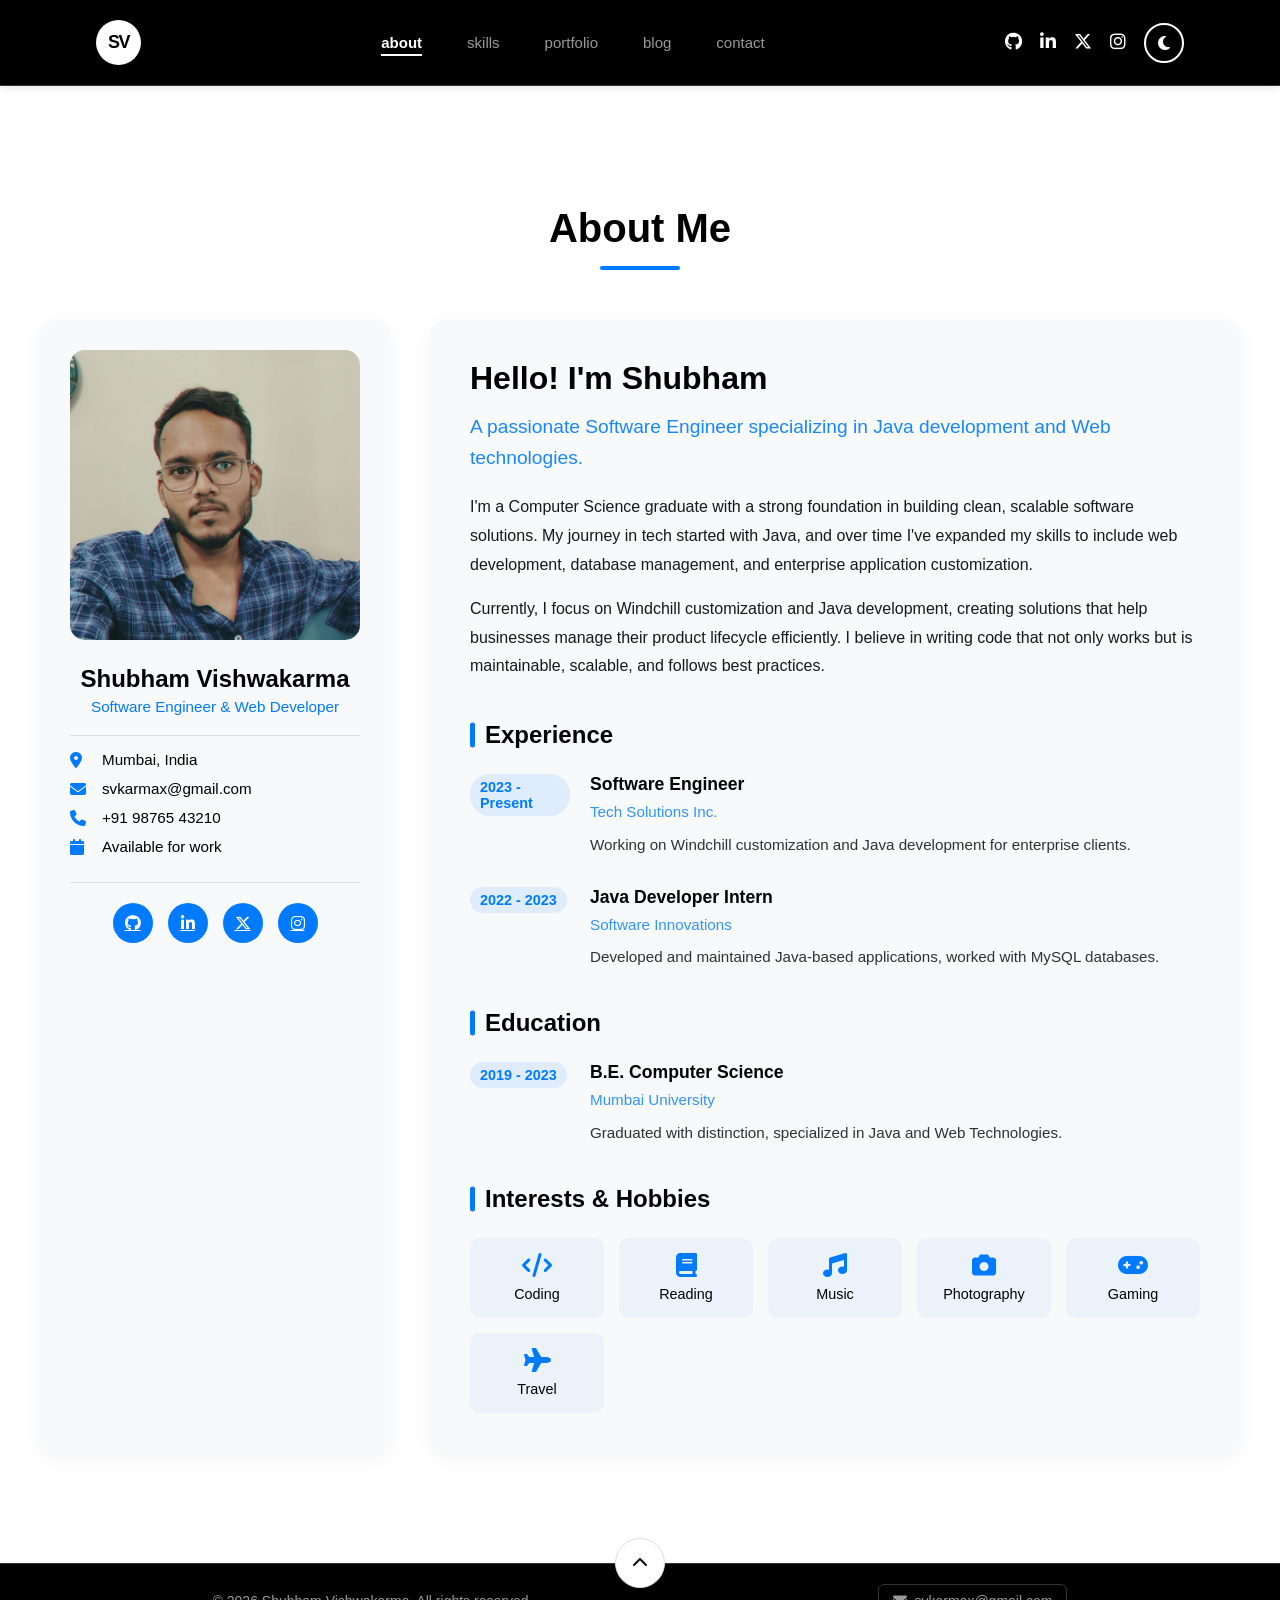
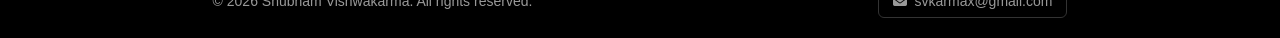
==== commit 54626445: "Updating my portfolio site" ====
--- a/about/index.html
+++ b/about/index.html
@@ -33,6 +33,12 @@
             <a href="../blog/index.html">blog</a>
             <a href="../contact/index.html">contact</a>
         </nav>
+
+        <button class="hamburger" id="hamburger" aria-label="Menu">
+            <span></span>
+            <span></span>
+            <span></span>
+        </button>
 
         <div class="nav-social">
             <a href="https://github.com/svkarmax" target="_blank" aria-label="GitHub">
--- a/css/style.css
+++ b/css/style.css
@@ -66,8 +66,8 @@
 .navbar {
   background: var(--bg-header);
   padding: 20px 0;
-  position: sticky;
-  top: 0;
+  position: relative;  /* ← change from sticky */
+  /* remove or keep top: 0; doesn't matter now */
   z-index: 1000;
   box-shadow: 0 2px 10px var(--shadow-color);
   border-bottom: 1px solid var(--header-border);
@@ -142,19 +142,20 @@
 
 /* Active link highlighting */
 .nav-links a.active {
-  color: var(--nav-link-hover);
-  font-weight: 600;
+    color: var(--nav-link-hover);
+    font-weight: 600;
+    position: relative;
 }
 
 .nav-links a.active::after {
-  content: '';
-  position: absolute;
-  bottom: -5px;
-  left: 0;
-  width: 100%;
-  height: 2px;
-  background: var(--nav-link-hover);
-  animation: slideIn 0.3s ease;
+    content: '';
+    position: absolute;
+    bottom: -5px;
+    left: 0;
+    width: 100%;
+    height: 2px;
+    background-color: var(--nav-link-hover);
+    animation: slideIn 0.3s ease;
 }
 
 @keyframes slideIn {
@@ -748,22 +749,7 @@
    }
  }
  /* Navigation Active Link Styles */
- .nav-links a.active {
-     color: var(--primary-color, #007bff);
-     font-weight: 600;
-     position: relative;
- }
-
- .nav-links a.active::after {
-     content: '';
-     position: absolute;
-     bottom: -5px;
-     left: 0;
-     width: 100%;
-     height: 2px;
-     background-color: var(--primary-color, #007bff);
-     animation: slideIn 0.3s ease;
- }
+
 
  @keyframes slideIn {
      from { width: 0; }
@@ -2322,4 +2308,102 @@
         width: 100%;
         justify-content: center;
     }
+}
+/* Fix for footer */
+.footer .nav-links {
+    display: none;  /* Footer ke andar koi nav links nahi hone chahiye */
+}
+
+.footer .nav-social {
+    display: none;  /* Footer ke andar koi social links nahi */
+}
+
+/* Ensure footer only has footer content */
+.footer * {
+    box-sizing: border-box;
+}
+
+.footer-bottom {
+    clear: both;
+    width: 100%;
+}
+/* ====================================
+   MOBILE HAMBURGER MENU
+   ==================================== */
+
+.hamburger {
+    display: none;
+    flex-direction: column;
+    gap: 5px;
+    cursor: pointer;
+    background: none;
+    border: none;
+    padding: 5px;
+}
+
+.hamburger span {
+    display: block;
+    width: 25px;
+    height: 2px;
+    background: var(--nav-social-color);
+    transition: all 0.3s ease;
+    border-radius: 2px;
+}
+
+/* Hamburger animation when open */
+.hamburger.open span:nth-child(1) {
+    transform: translateY(7px) rotate(45deg);
+}
+.hamburger.open span:nth-child(2) {
+    opacity: 0;
+}
+.hamburger.open span:nth-child(3) {
+    transform: translateY(-7px) rotate(-45deg);
+}
+
+@media (max-width: 768px) {
+    .hamburger {
+        display: flex;
+    }
+
+    .nav-links {
+        display: none;
+        position: absolute;
+        top: 100%;
+        left: 0;
+        width: 100%;
+        background: var(--bg-header);
+        flex-direction: column;
+        align-items: center;
+        padding: 20px 0;
+        gap: 5px;
+        border-top: 1px solid var(--header-border);
+        z-index: 999;
+    }
+
+    .nav-links.open {
+        display: flex;
+    }
+
+    .nav-links a {
+        margin: 0;
+        padding: 12px 0;
+        width: 100%;
+        text-align: center;
+        font-size: 16px;
+    }
+
+    .nav-social {
+        gap: 12px;
+    }
+
+    /* Hide social icons on mobile, keep only theme toggle */
+    .nav-social a {
+        display: none;
+    }
+
+    .nav-container {
+        flex-direction: row;
+        position: relative;
+    }
 }
